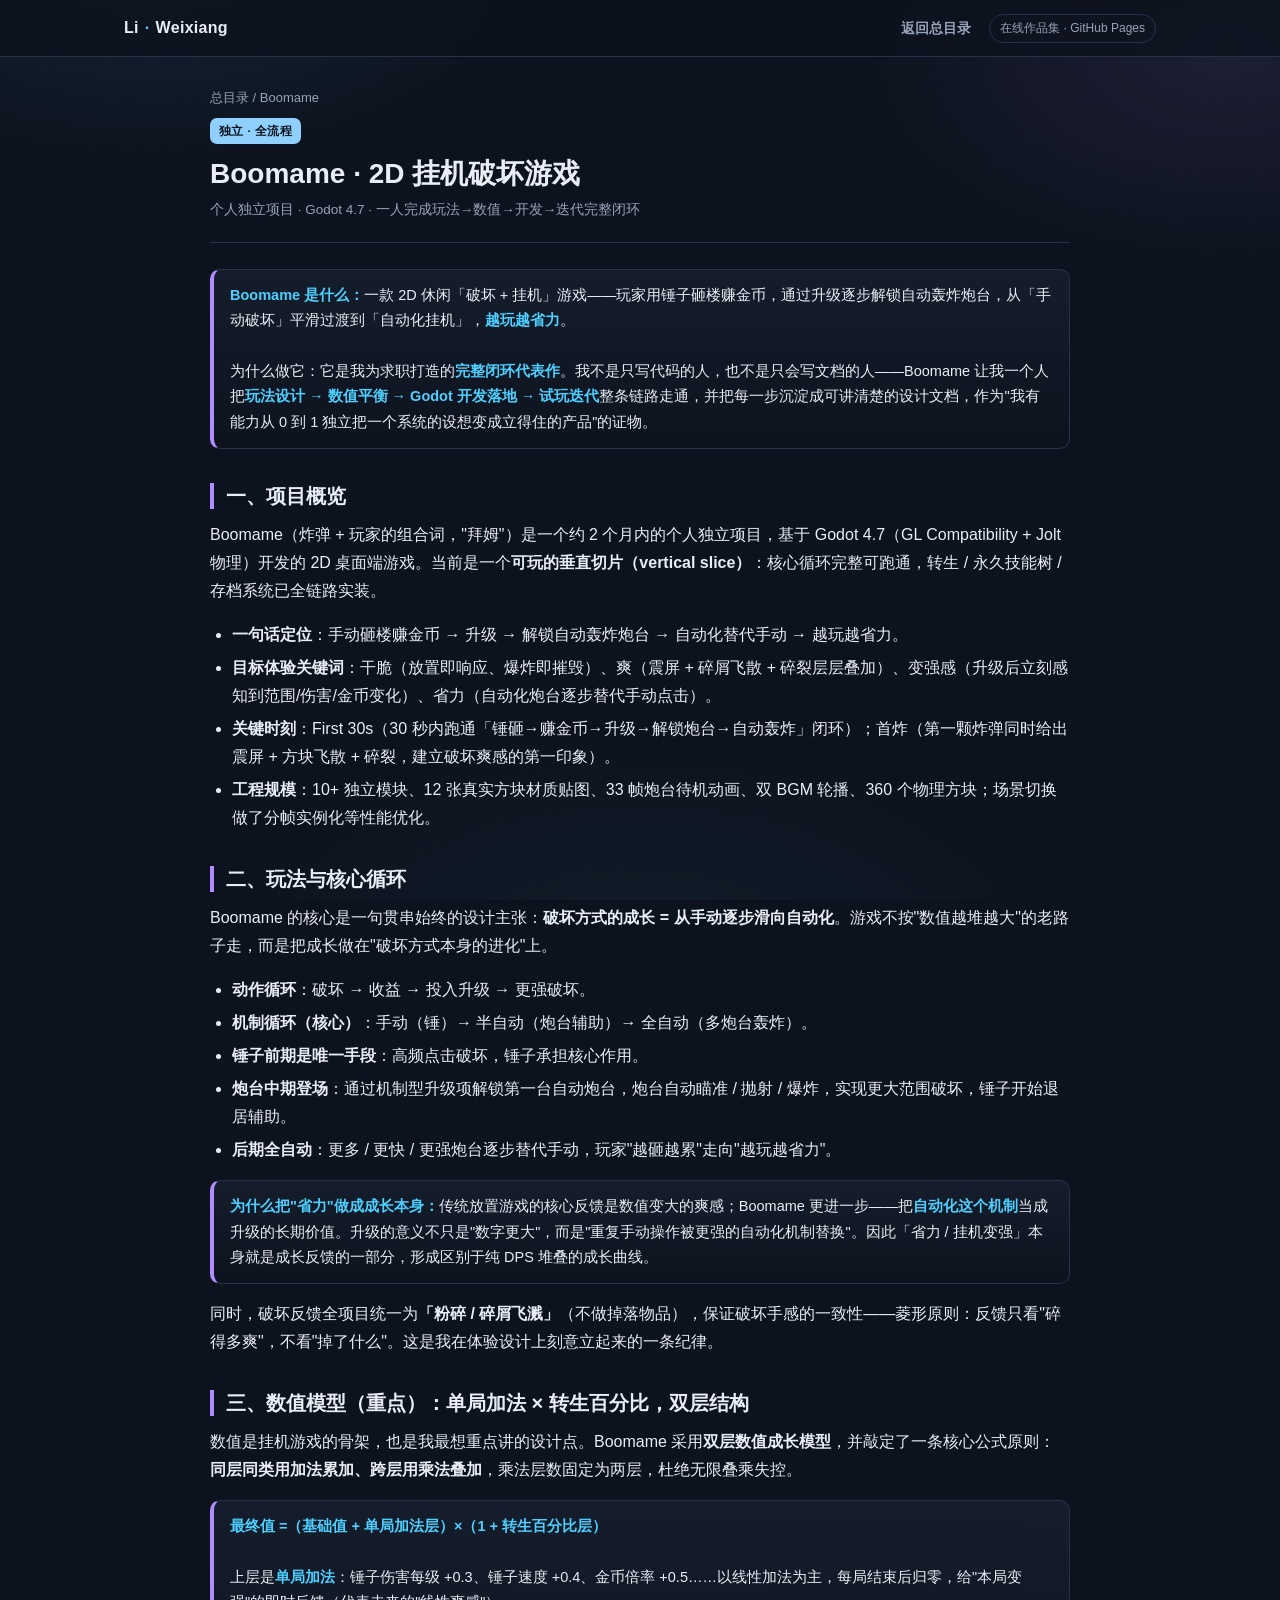
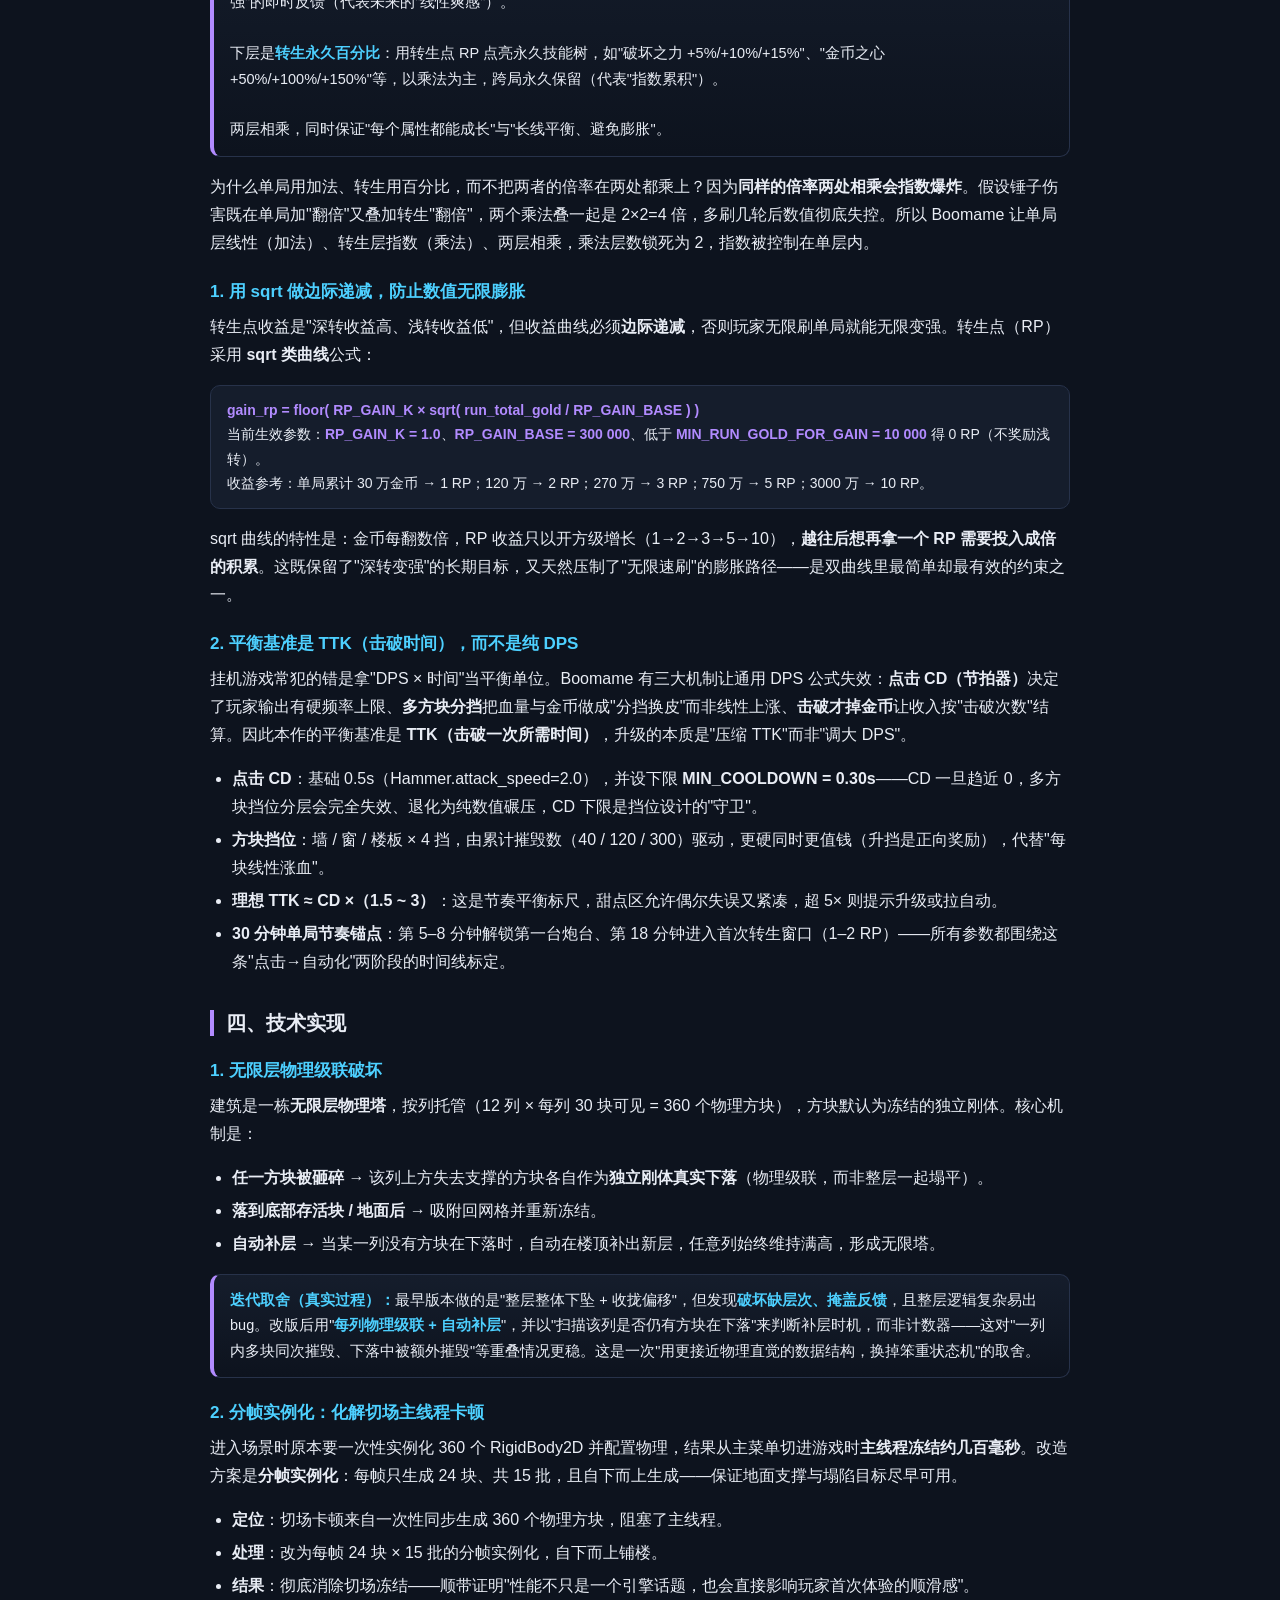
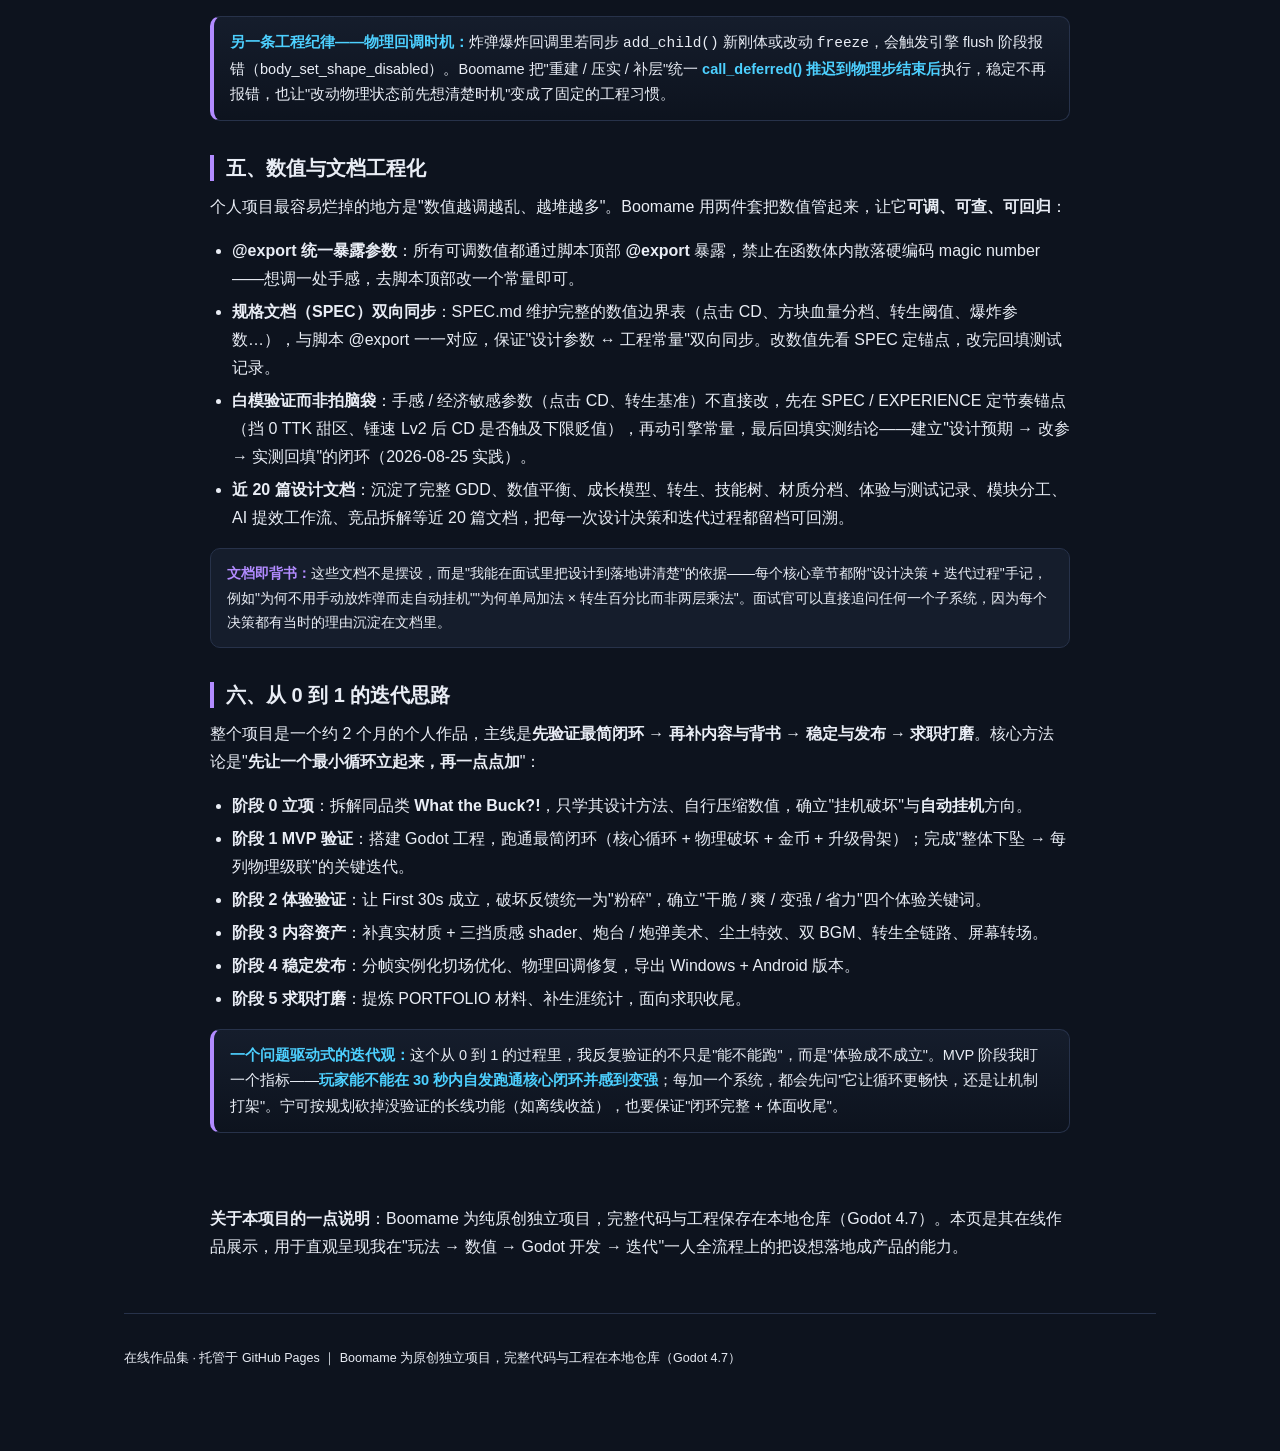
==== works/boomame.html @ fe9b7562 "Init: game designer portfolio site for GitHub Pages (7 works, readable HTML + docx/xlsx downloads, r" ====
<!DOCTYPE html>
<html lang="zh-CN">
<head>
<meta charset="UTF-8">
<meta name="viewport" content="width=device-width, initial-scale=1.0">
<title>Boomame · 独立项目 · 李伟翔 作品集</title>
<link rel="stylesheet" href="../assets/site.css">
</head>
<body>
<nav class="nav"><div class="nav-in">
  <span class="brand">Li<span class="dot">·</span>Weixiang</span>
  <span class="sp"></span>
  <a class="lnk" href="../index.html">返回总目录</a>
  <span class="run">在线作品集 · GitHub Pages</span>
</div></nav>
<div class="page">
  <div class="article">
    <p class="crumb"><a href="../index.html">总目录</a> / Boomame</p>
    <header class="art-head">
      <span class="badge b-solo">独立 · 全流程</span>
      <h1>Boomame · 2D 挂机破坏游戏</h1>
      <p class="art-meta">个人独立项目 · Godot 4.7 · 一人完成玩法→数值→开发→迭代完整闭环</p>
    </header>
    <div class="art-body">

      <div class="callout">
        <b>Boomame 是什么：</b>一款 2D 休闲「破坏 + 挂机」游戏——玩家用锤子砸楼赚金币，通过升级逐步解锁自动轰炸炮台，从「手动破坏」平滑过渡到「自动化挂机」，<b>越玩越省力</b>。
        <br><br>为什么做它：它是我为求职打造的<b>完整闭环代表作</b>。我不是只写代码的人，也不是只会写文档的人——Boomame 让我一个人把<b>玩法设计 → 数值平衡 → Godot 开发落地 → 试玩迭代</b>整条链路走通，并把每一步沉淀成可讲清楚的设计文档，作为"我有能力从 0 到 1 独立把一个系统的设想变成立得住的产品"的证物。
      </div>

      <h2>一、项目概览</h2>
      <p>Boomame（炸弹 + 玩家的组合词，"拜姆"）是一个约 2 个月内的个人独立项目，基于 Godot 4.7（GL Compatibility + Jolt 物理）开发的 2D 桌面端游戏。当前是一个<b>可玩的垂直切片（vertical slice）</b>：核心循环完整可跑通，转生 / 永久技能树 / 存档系统已全链路实装。</p>
      <ul>
        <li><b>一句话定位</b>：手动砸楼赚金币 → 升级 → 解锁自动轰炸炮台 → 自动化替代手动 → 越玩越省力。</li>
        <li><b>目标体验关键词</b>：干脆（放置即响应、爆炸即摧毁）、爽（震屏 + 碎屑飞散 + 碎裂层层叠加）、变强感（升级后立刻感知到范围/伤害/金币变化）、省力（自动化炮台逐步替代手动点击）。</li>
        <li><b>关键时刻</b>：First 30s（30 秒内跑通「锤砸→赚金币→升级→解锁炮台→自动轰炸」闭环）；首炸（第一颗炸弹同时给出震屏 + 方块飞散 + 碎裂，建立破坏爽感的第一印象）。</li>
        <li><b>工程规模</b>：10+ 独立模块、12 张真实方块材质贴图、33 帧炮台待机动画、双 BGM 轮播、360 个物理方块；场景切换做了分帧实例化等性能优化。</li>
      </ul>

      <h2>二、玩法与核心循环</h2>
      <p>Boomame 的核心是一句贯串始终的设计主张：<b>破坏方式的成长 = 从手动逐步滑向自动化</b>。游戏不按"数值越堆越大"的老路子走，而是把成长做在"破坏方式本身的进化"上。</p>
      <ul>
        <li><b>动作循环</b>：破坏 → 收益 → 投入升级 → 更强破坏。</li>
        <li><b>机制循环（核心）</b>：手动（锤）→ 半自动（炮台辅助）→ 全自动（多炮台轰炸）。</li>
        <li><b>锤子前期是唯一手段</b>：高频点击破坏，锤子承担核心作用。</li>
        <li><b>炮台中期登场</b>：通过机制型升级项解锁第一台自动炮台，炮台自动瞄准 / 抛射 / 爆炸，实现更大范围破坏，锤子开始退居辅助。</li>
        <li><b>后期全自动</b>：更多 / 更快 / 更强炮台逐步替代手动，玩家"越砸越累"走向"越玩越省力"。</li>
      </ul>
      <div class="callout">
        <b>为什么把"省力"做成成长本身：</b>传统放置游戏的核心反馈是数值变大的爽感；Boomame 更进一步——把<b>自动化这个机制</b>当成升级的长期价值。升级的意义不只是"数字更大"，而是"重复手动操作被更强的自动化机制替换"。因此「省力 / 挂机变强」本身就是成长反馈的一部分，形成区别于纯 DPS 堆叠的成长曲线。
      </div>
      <p>同时，破坏反馈全项目统一为<b>「粉碎 / 碎屑飞溅」</b>（不做掉落物品），保证破坏手感的一致性——菱形原则：反馈只看"碎得多爽"，不看"掉了什么"。这是我在体验设计上刻意立起来的一条纪律。</p>

      <h2>三、数值模型（重点）：单局加法 × 转生百分比，双层结构</h2>
      <p>数值是挂机游戏的骨架，也是我最想重点讲的设计点。Boomame 采用<b>双层数值成长模型</b>，并敲定了一条核心公式原则：<b>同层同类用加法累加、跨层用乘法叠加</b>，乘法层数固定为两层，杜绝无限叠乘失控。</p>
      <div class="callout">
        <b>最终值 =（基础值 + 单局加法层）×（1 + 转生百分比层）</b>
        <br><br>上层是<b>单局加法</b>：锤子伤害每级 +0.3、锤子速度 +0.4、金币倍率 +0.5……以线性加法为主，每局结束后归零，给"本局变强"的即时反馈（代表未来的"线性爽感"）。
        <br><br>下层是<b>转生永久百分比</b>：用转生点 RP 点亮永久技能树，如"破坏之力 +5%/+10%/+15%"、"金币之心 +50%/+100%/+150%"等，以乘法为主，跨局永久保留（代表"指数累积"）。
        <br><br>两层相乘，同时保证"每个属性都能成长"与"长线平衡、避免膨胀"。
      </div>
      <p>为什么单局用加法、转生用百分比，而不把两者的倍率在两处都乘上？因为<b>同样的倍率两处相乘会指数爆炸</b>。假设锤子伤害既在单局加"翻倍"又叠加转生"翻倍"，两个乘法叠一起是 2×2=4 倍，多刷几轮后数值彻底失控。所以 Boomame 让单局层线性（加法）、转生层指数（乘法）、两层相乘，乘法层数锁死为 2，指数被控制在单层内。</p>

      <h3>1. 用 sqrt 做边际递减，防止数值无限膨胀</h3>
      <p>转生点收益是"深转收益高、浅转收益低"，但收益曲线必须<b>边际递减</b>，否则玩家无限刷单局就能无限变强。转生点（RP）采用 <b>sqrt 类曲线</b>公式：</p>
      <div class="card-note">
        <b>gain_rp = floor( RP_GAIN_K × sqrt( run_total_gold / RP_GAIN_BASE ) )</b><br>
        当前生效参数：<b>RP_GAIN_K = 1.0</b>、<b>RP_GAIN_BASE = 300 000</b>、低于 <b>MIN_RUN_GOLD_FOR_GAIN = 10 000</b> 得 0 RP（不奖励浅转）。<br>
        收益参考：单局累计 30 万金币 → 1 RP；120 万 → 2 RP；270 万 → 3 RP；750 万 → 5 RP；3000 万 → 10 RP。
      </div>
      <p>sqrt 曲线的特性是：金币每翻数倍，RP 收益只以开方级增长（1→2→3→5→10），<b>越往后想再拿一个 RP 需要投入成倍的积累</b>。这既保留了"深转变强"的长期目标，又天然压制了"无限速刷"的膨胀路径——是双曲线里最简单却最有效的约束之一。</p>

      <h3>2. 平衡基准是 TTK（击破时间），而不是纯 DPS</h3>
      <p>挂机游戏常犯的错是拿"DPS × 时间"当平衡单位。Boomame 有三大机制让通用 DPS 公式失效：<b>点击 CD（节拍器）</b>决定了玩家输出有硬频率上限、<b>多方块分挡</b>把血量与金币做成"分挡换皮"而非线性上涨、<b>击破才掉金币</b>让收入按"击破次数"结算。因此本作的平衡基准是 <b>TTK（击破一次所需时间）</b>，升级的本质是"压缩 TTK"而非"调大 DPS"。</p>
      <ul>
        <li><b>点击 CD</b>：基础 0.5s（Hammer.attack_speed=2.0），并设下限 <b>MIN_COOLDOWN = 0.30s</b>——CD 一旦趋近 0，多方块挡位分层会完全失效、退化为纯数值碾压，CD 下限是挡位设计的"守卫"。</li>
        <li><b>方块挡位</b>：墙 / 窗 / 楼板 × 4 挡，由累计摧毁数（40 / 120 / 300）驱动，更硬同时更值钱（升挡是正向奖励），代替"每块线性涨血"。</li>
        <li><b>理想 TTK ≈ CD ×（1.5 ~ 3）</b>：这是节奏平衡标尺，甜点区允许偶尔失误又紧凑，超 5× 则提示升级或拉自动。</li>
        <li><b>30 分钟单局节奏锚点</b>：第 5–8 分钟解锁第一台炮台、第 18 分钟进入首次转生窗口（1–2 RP）——所有参数都围绕这条"点击→自动化"两阶段的时间线标定。</li>
      </ul>

      <h2>四、技术实现</h2>

      <h3>1. 无限层物理级联破坏</h3>
      <p>建筑是一栋<b>无限层物理塔</b>，按列托管（12 列 × 每列 30 块可见 = 360 个物理方块），方块默认为冻结的独立刚体。核心机制是：</p>
      <ul>
        <li><b>任一方块被砸碎</b> → 该列上方失去支撑的方块各自作为<b>独立刚体真实下落</b>（物理级联，而非整层一起塌平）。</li>
        <li><b>落到底部存活块 / 地面后</b> → 吸附回网格并重新冻结。</li>
        <li><b>自动补层</b> → 当某一列没有方块在下落时，自动在楼顶补出新层，任意列始终维持满高，形成无限塔。</li>
      </ul>
      <div class="callout">
        <b>迭代取舍（真实过程）：</b>最早版本做的是"整层整体下坠 + 收拢偏移"，但发现<b>破坏缺层次、掩盖反馈</b>，且整层逻辑复杂易出 bug。改版后用"<b>每列物理级联 + 自动补层</b>"，并以"扫描该列是否仍有方块在下落"来判断补层时机，而非计数器——这对"一列内多块同次摧毁、下落中被额外摧毁"等重叠情况更稳。这是一次"用更接近物理直觉的数据结构，换掉笨重状态机"的取舍。
      </div>

      <h3>2. 分帧实例化：化解切场主线程卡顿</h3>
      <p>进入场景时原本要一次性实例化 360 个 RigidBody2D 并配置物理，结果从主菜单切进游戏时<b>主线程冻结约几百毫秒</b>。改造方案是<b>分帧实例化</b>：每帧只生成 24 块、共 15 批，且自下而上生成——保证地面支撑与塌陷目标尽早可用。</p>
      <ul>
        <li><b>定位</b>：切场卡顿来自一次性同步生成 360 个物理方块，阻塞了主线程。</li>
        <li><b>处理</b>：改为每帧 24 块 × 15 批的分帧实例化，自下而上铺楼。</li>
        <li><b>结果</b>：彻底消除切场冻结——顺带证明"性能不只是一个引擎话题，也会直接影响玩家首次体验的顺滑感"。</li>
      </ul>
      <div class="callout">
        <b>另一条工程纪律——物理回调时机：</b>炸弹爆炸回调里若同步 <code>add_child()</code> 新刚体或改动 <code>freeze</code>，会触发引擎 flush 阶段报错（body_set_shape_disabled）。Boomame 把"重建 / 压实 / 补层"统一 <b>call_deferred() 推迟到物理步结束后</b>执行，稳定不再报错，也让"改动物理状态前先想清楚时机"变成了固定的工程习惯。
      </div>

      <h2>五、数值与文档工程化</h2>
      <p>个人项目最容易烂掉的地方是"数值越调越乱、越堆越多"。Boomame 用两件套把数值管起来，让它<b>可调、可查、可回归</b>：</p>
      <ul>
        <li><b>@export 统一暴露参数</b>：所有可调数值都通过脚本顶部 <b>@export</b> 暴露，禁止在函数体内散落硬编码 magic number——想调一处手感，去脚本顶部改一个常量即可。</li>
        <li><b>规格文档（SPEC）双向同步</b>：SPEC.md 维护完整的数值边界表（点击 CD、方块血量分档、转生阈值、爆炸参数…），与脚本 @export 一一对应，保证"设计参数 ↔ 工程常量"双向同步。改数值先看 SPEC 定锚点，改完回填测试记录。</li>
        <li><b>白模验证而非拍脑袋</b>：手感 / 经济敏感参数（点击 CD、转生基准）不直接改，先在 SPEC / EXPERIENCE 定节奏锚点（挡 0 TTK 甜区、锤速 Lv2 后 CD 是否触及下限贬值），再动引擎常量，最后回填实测结论——建立"设计预期 → 改参 → 实测回填"的闭环（2026-08-25 实践）。</li>
        <li><b>近 20 篇设计文档</b>：沉淀了完整 GDD、数值平衡、成长模型、转生、技能树、材质分档、体验与测试记录、模块分工、AI 提效工作流、竞品拆解等近 20 篇文档，把每一次设计决策和迭代过程都留档可回溯。</li>
      </ul>
      <div class="card-note">
        <b>文档即背书：</b>这些文档不是摆设，而是"我能在面试里把设计到落地讲清楚"的依据——每个核心章节都附"设计决策 + 迭代过程"手记，例如"为何不用手动放炸弹而走自动挂机""为何单局加法 × 转生百分比而非两层乘法"。面试官可以直接追问任何一个子系统，因为每个决策都有当时的理由沉淀在文档里。
      </div>

      <h2>六、从 0 到 1 的迭代思路</h2>
      <p>整个项目是一个约 2 个月的个人作品，主线是<b>先验证最简闭环 → 再补内容与背书 → 稳定与发布 → 求职打磨</b>。核心方法论是"<b>先让一个最小循环立起来，再一点点加</b>"：</p>
      <ul>
        <li><b>阶段 0 立项</b>：拆解同品类 <b>What the Buck?!</b>，只学其设计方法、自行压缩数值，确立"挂机破坏"与<b>自动挂机</b>方向。</li>
        <li><b>阶段 1 MVP 验证</b>：搭建 Godot 工程，跑通最简闭环（核心循环 + 物理破坏 + 金币 + 升级骨架）；完成"整体下坠 → 每列物理级联"的关键迭代。</li>
        <li><b>阶段 2 体验验证</b>：让 First 30s 成立，破坏反馈统一为"粉碎"，确立"干脆 / 爽 / 变强 / 省力"四个体验关键词。</li>
        <li><b>阶段 3 内容资产</b>：补真实材质 + 三挡质感 shader、炮台 / 炮弹美术、尘土特效、双 BGM、转生全链路、屏幕转场。</li>
        <li><b>阶段 4 稳定发布</b>：分帧实例化切场优化、物理回调修复，导出 Windows + Android 版本。</li>
        <li><b>阶段 5 求职打磨</b>：提炼 PORTFOLIO 材料、补生涯统计，面向求职收尾。</li>
      </ul>
      <div class="callout">
        <b>一个问题驱动式的迭代观：</b>这个从 0 到 1 的过程里，我反复验证的不只是"能不能跑"，而是"体验成不成立"。MVP 阶段我盯一个指标——<b>玩家能不能在 30 秒内自发跑通核心闭环并感到变强</b>；每加一个系统，都会先问"它让循环更畅快，还是让机制打架"。宁可按规划砍掉没验证的长线功能（如离线收益），也要保证"闭环完整 + 体面收尾"。
      </div>

      <p><br><br><b>关于本项目的一点说明</b>：Boomame 为纯原创独立项目，完整代码与工程保存在本地仓库（Godot 4.7）。本页是其在线作品展示，用于直观呈现我在"玩法 → 数值 → Godot 开发 → 迭代"一人全流程上的把设想落地成产品的能力。</p>

    </div>
  </div>
  <footer><p>在线作品集 · 托管于 GitHub Pages ｜ Boomame 为原创独立项目，完整代码与工程在本地仓库（Godot 4.7）</p></footer>
</div>
</body>
</html>
---- assets/site.css ----
/* ================= Portfolio Site · shared design system ================= */
:root{
  --bg:#0d131e;
  --bg2:#151d2c;
  --bg3:#1b2537;
  --ink:#e9edf5;
  --muted:#97a2b8;
  --rule:#27324a;
  --accent:#4dd0ff;
  --accent2:#b28bff;
  --gold:#ffd166;
  --green:#5cd6a0;
  --pink:#ff8fb3;
  --shadow:0 6px 24px rgba(0,0,0,.28);
  --radius:14px;
}
*{box-sizing:border-box}
::-webkit-scrollbar{width:10px;height:10px}
::-webkit-scrollbar-thumb{background:var(--rule);border-radius:8px}
::-webkit-scrollbar-track{background:transparent}
html{-webkit-text-size-adjust:100%}
body{
  margin:0;color:var(--ink);background:var(--bg);
  font-family:-apple-system,BlinkMacSystemFont,"Segoe UI","PingFang SC","Microsoft YaHei",sans-serif;
  line-height:1.75;font-size:16px;
}
.page{max-width:1080px;margin:0 auto;padding:0 24px 70px}
.page::before{content:"";position:fixed;inset:0;z-index:-1;pointer-events:none;
  background:
    radial-gradient(52% 38% at 12% -4%, rgba(77,208,255,.10), transparent 60%),
    radial-gradient(50% 40% at 96% 6%, rgba(178,139,255,.10), transparent 60%),
    radial-gradient(60% 46% at 50% 108%, rgba(77,208,255,.06), transparent 62%);
}
a{color:var(--accent);text-decoration:none}
a:hover{text-decoration:underline}
h1,h2,h3,h4{line-height:1.3;font-weight:700}
p{color:var(--ink)}
mark.key{background:none;color:var(--accent);font-weight:650}
em.ac{color:var(--accent2);font-style:normal;font-weight:650}

/* ---------- top nav ---------- */
.nav{position:sticky;top:0;z-index:20;backdrop-filter:blur(8px);
  background:rgba(13,19,30,.82);border-bottom:1px solid var(--rule)}
.nav-in{max-width:1080px;margin:0 auto;padding:0 24px;height:56px;display:flex;align-items:center;gap:18px}
.brand{font-weight:800;color:var(--ink);letter-spacing:.3px;display:flex;gap:6px;align-items:baseline}
.brand .dot{color:var(--accent)}
.nav a.lnk{color:var(--muted);font-size:14px;font-weight:600}
.nav a.lnk:hover{color:var(--accent);text-decoration:none}
.nav .sp{flex:1}
.run{font-size:12px;color:var(--muted);border:1px solid var(--rule);padding:3px 10px;border-radius:999px}

/* ---------- hero ---------- */
.hero{padding:54px 0 26px;border-bottom:1px solid var(--rule)}
.kicker{display:inline-block;font-size:12.5px;letter-spacing:.14em;text-transform:uppercase;
  color:var(--accent2);border:1px solid var(--rule);border-radius:999px;padding:4px 12px;margin-bottom:16px}
h1.hero-t{font-size:34px;margin:0 0 10px;letter-spacing:.5px}
h1.hero-t .grad{background:linear-gradient(120deg,var(--accent),var(--accent2));-webkit-background-clip:text;background-clip:text;color:transparent}
.hero-sub{font-size:16px;color:var(--muted);max-width:760px;margin:0 0 8px}
.hero-pos{max-width:840px;margin:0;font-size:15px}
.hero-pos b{color:var(--accent);font-weight:650}

/* ---------- section headings ---------- */
section{margin-top:42px}
.sec-h{display:flex;align-items:center;gap:12px;margin-bottom:6px}
.sec-h .num{font-size:12px;font-weight:800;color:#0b0f17;background:linear-gradient(120deg,var(--accent),var(--accent2));
  border-radius:8px;padding:3px 9px;letter-spacing:.05em}
.sec-h h2{font-size:21px;margin:0}
.sec-sub{color:var(--muted);font-size:14px;margin:6px 0 20px;max-width:840px}

/* ---------- landing cards ---------- */
.cards{display:grid;grid-template-columns:1fr 1fr;gap:18px;margin-top:6px}
.card{background:linear-gradient(180deg,var(--bg2),var(--bg));border:1px solid var(--rule);
  border-radius:var(--radius);padding:20px;display:flex;flex-direction:column;gap:10px;box-shadow:var(--shadow)}
.card-top{display:flex;justify-content:space-between;align-items:flex-start;gap:10px}
.badge{font-size:11.5px;font-weight:800;letter-spacing:.04em;border-radius:7px;padding:3px 9px;white-space:nowrap}
.b-sys{color:#06121a;background:var(--accent)}
.b-num{color:#14102a;background:var(--accent2)}
.b-com{color:#241a00;background:var(--gold)}
.b-guide{color:#062116;background:var(--green)}
.b-cmp{color:#26060f;background:var(--pink)}
.b-solo{color:#06121a;background:#8fd0ff}
h3.card-t{font-size:17px;margin:0}
.oneline{font-size:14px;margin:0}
.hl{font-size:13.5px;color:var(--muted);margin:0;padding-left:16px}
.hl li{margin:3px 0}
.hl b{color:var(--accent);font-weight:600}
.card-actions{display:flex;gap:10px;margin-top:auto;flex-wrap:wrap}
.btn{display:inline-flex;align-items:center;gap:7px;background:linear-gradient(120deg,var(--accent),var(--accent2));
  color:#0b0f17;font-weight:700;font-size:13.5px;border-radius:10px;padding:9px 16px;box-shadow:var(--shadow)}
.btn:hover{text-decoration:none;filter:brightness(1.07)}
.btn.ghost{background:var(--bg3);color:var(--ink);box-shadow:none;border:1px solid var(--rule)}
.btn.ghost:hover{border-color:var(--accent);color:var(--accent)}

/* ---------- article (work pages) ---------- */
.article{max-width:860px;margin:0 auto}
.crumb{font-size:13px;color:var(--muted);margin:30px 0 6px}
.crumb a{color:var(--muted)}.crumb a:hover{color:var(--accent)}
.art-head{border-bottom:1px solid var(--rule);padding-bottom:20px;margin-bottom:26px}
.art-head .badge{display:inline-block;margin-bottom:12px}
.art-head h1{font-size:28px;margin:0 0 6px}
.art-meta{color:var(--muted);font-size:13.5px;margin:0}
.art-dl{margin-top:14px}
.art-body h2{font-size:20px;margin:34px 0 12px;padding-left:12px;border-left:4px solid var(--accent2)}
.art-body h3{font-size:17px;margin:24px 0 8px;color:var(--accent)}
.art-body p{margin:10px 0}
.art-body ul,.art-body ol{padding-left:22px;color:var(--ink)}
.art-body li{margin:5px 0}
.callout{background:linear-gradient(180deg,var(--bg2),var(--bg));border:1px solid var(--rule);
  border-left:4px solid var(--accent2);border-radius:10px;padding:13px 16px;margin:16px 0;font-size:14.5px}
.callout b{color:var(--accent)}
.chart-figure{margin:18px 0}
.card-note{background:var(--bg2);border:1px solid var(--rule);border-radius:10px;padding:12px 16px;margin:16px 0;font-size:14px}
.card-note b{color:var(--accent2)}

/* ---------- tables ---------- */
.table-wrap{overflow:auto;max-height:640px;border:1px solid var(--rule);border-radius:12px;background:var(--bg2);margin:16px 0}
table{width:100%;border-collapse:collapse;font-size:13.5px;min-width:640px}
thead th{position:sticky;top:0;background:var(--bg3);color:var(--ink);font-weight:700;text-align:left;
  padding:11px 14px;border-bottom:1px solid var(--rule);white-space:nowrap}
tbody td{padding:10px 14px;border-bottom:1px solid var(--rule);vertical-align:top}
tbody tr:nth-child(even){background:rgba(255,255,255,.015)}
td.mut{color:var(--muted)}td.ok{color:var(--green)}
.num-hl{color:var(--gold);font-weight:800}
@media(max-width:768px){table{min-width:560px}}

/* ---------- ordering ---------- */
.order-grid{display:grid;grid-template-columns:1fr 1fr;gap:18px;margin-top:6px}
.oc{background:var(--bg2);border:1px solid var(--rule);border-radius:var(--radius);padding:18px}
.oc .tagline{color:var(--muted);font-size:12.5px;margin:0 0 12px}
.olist{list-style:none;margin:0;padding:0;counter-reset:oi;display:flex;flex-direction:column;gap:8px}
.olist li{display:flex;gap:10px;align-items:baseline;font-size:13.5px}
.olist li::before{counter-increment:oi;content:counter(oi);flex:none;width:20px;height:20px;border-radius:6px;
  background:linear-gradient(120deg,var(--accent),var(--accent2));color:#0b0f17;font-weight:800;font-size:11.5px;
  display:flex;align-items:center;justify-content:center;transform:translateY(2px)}
.olist b{color:var(--accent);font-weight:650}
.olist a{color:var(--ink)}.olist a:hover{color:var(--accent)}

footer{margin-top:52px;padding-top:22px;border-top:1px solid var(--rule);color:var(--muted);font-size:12.5px;line-height:1.7}

@media(max-width:820px){.cards,.order-grid{grid-template-columns:1fr}h1.hero-t{font-size:27px}.hero{padding:40px 0 22px}}
@media print{body{background:#fff;color:#111}.page{max-width:none}.nav{display:none}
  .card,.oc{background:#fff;border-color:#ccc;box-shadow:none}.hl,.oneline,p{color:#222}}
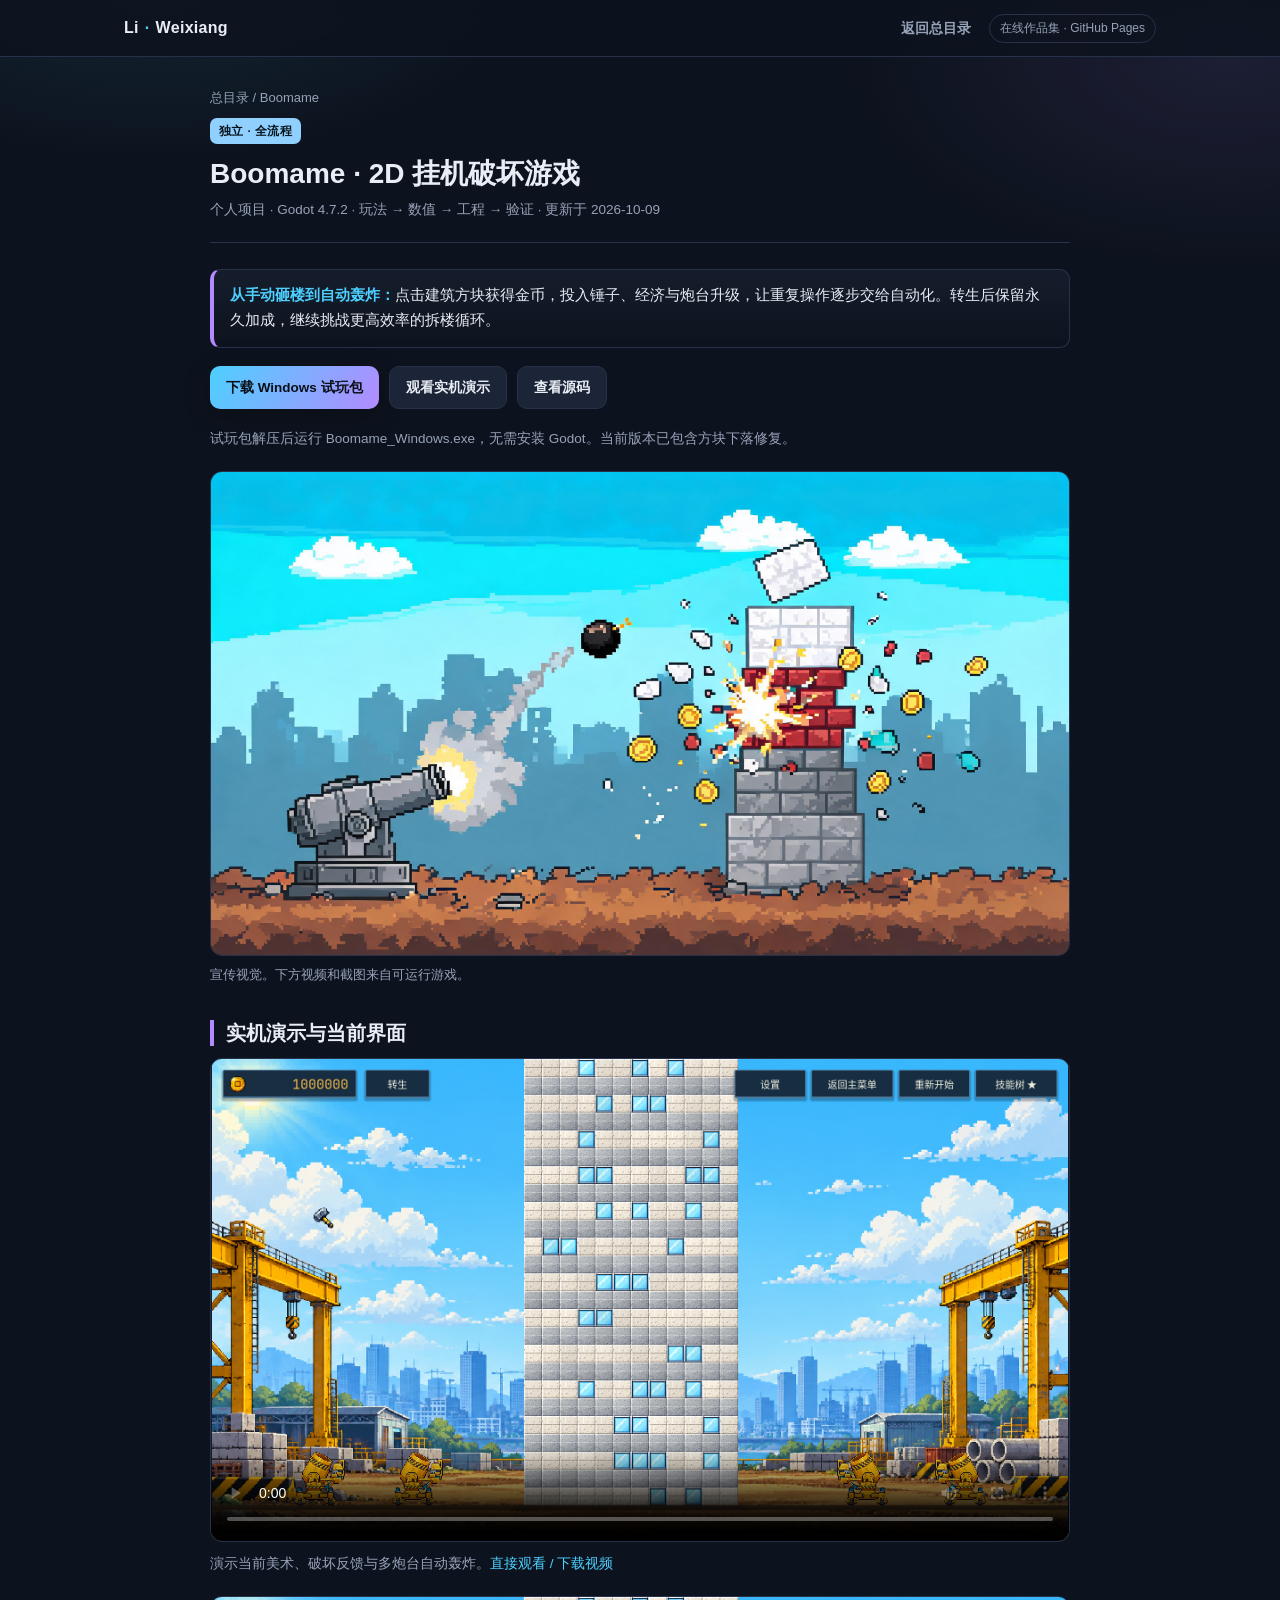
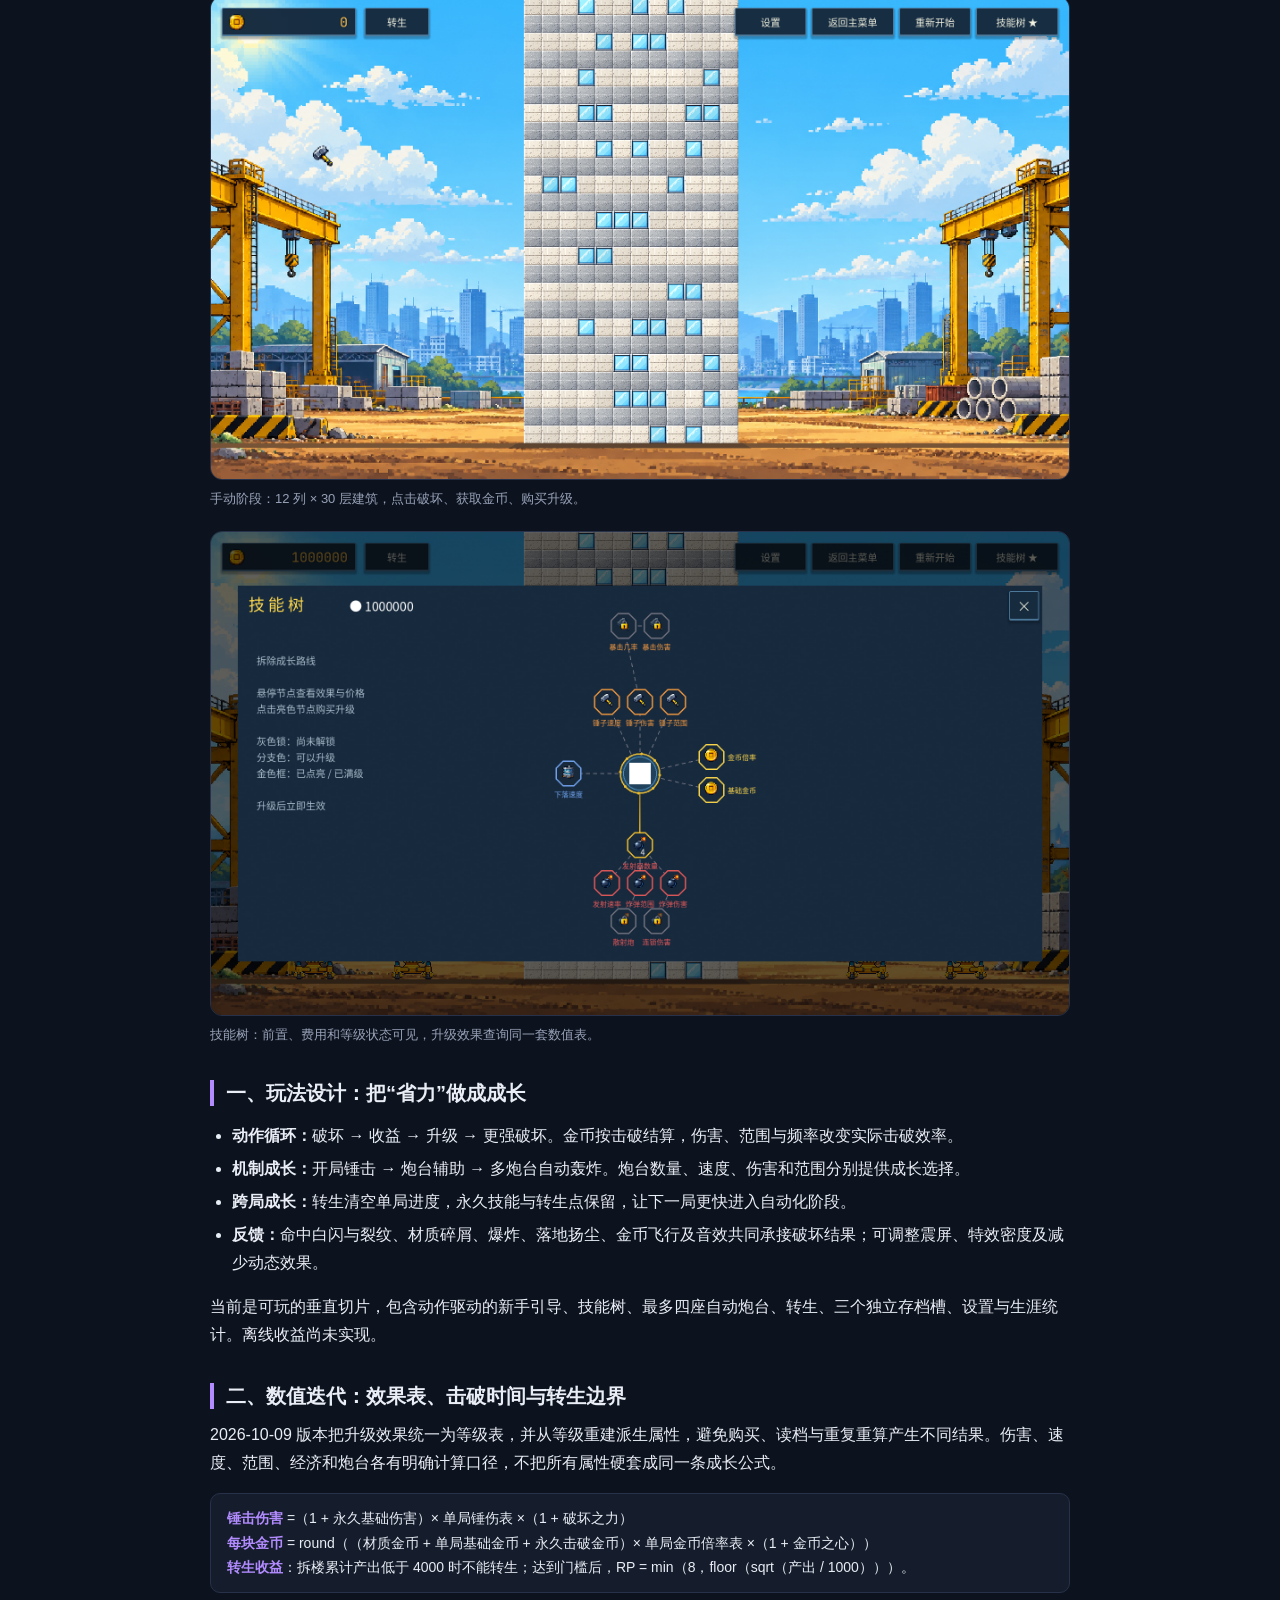
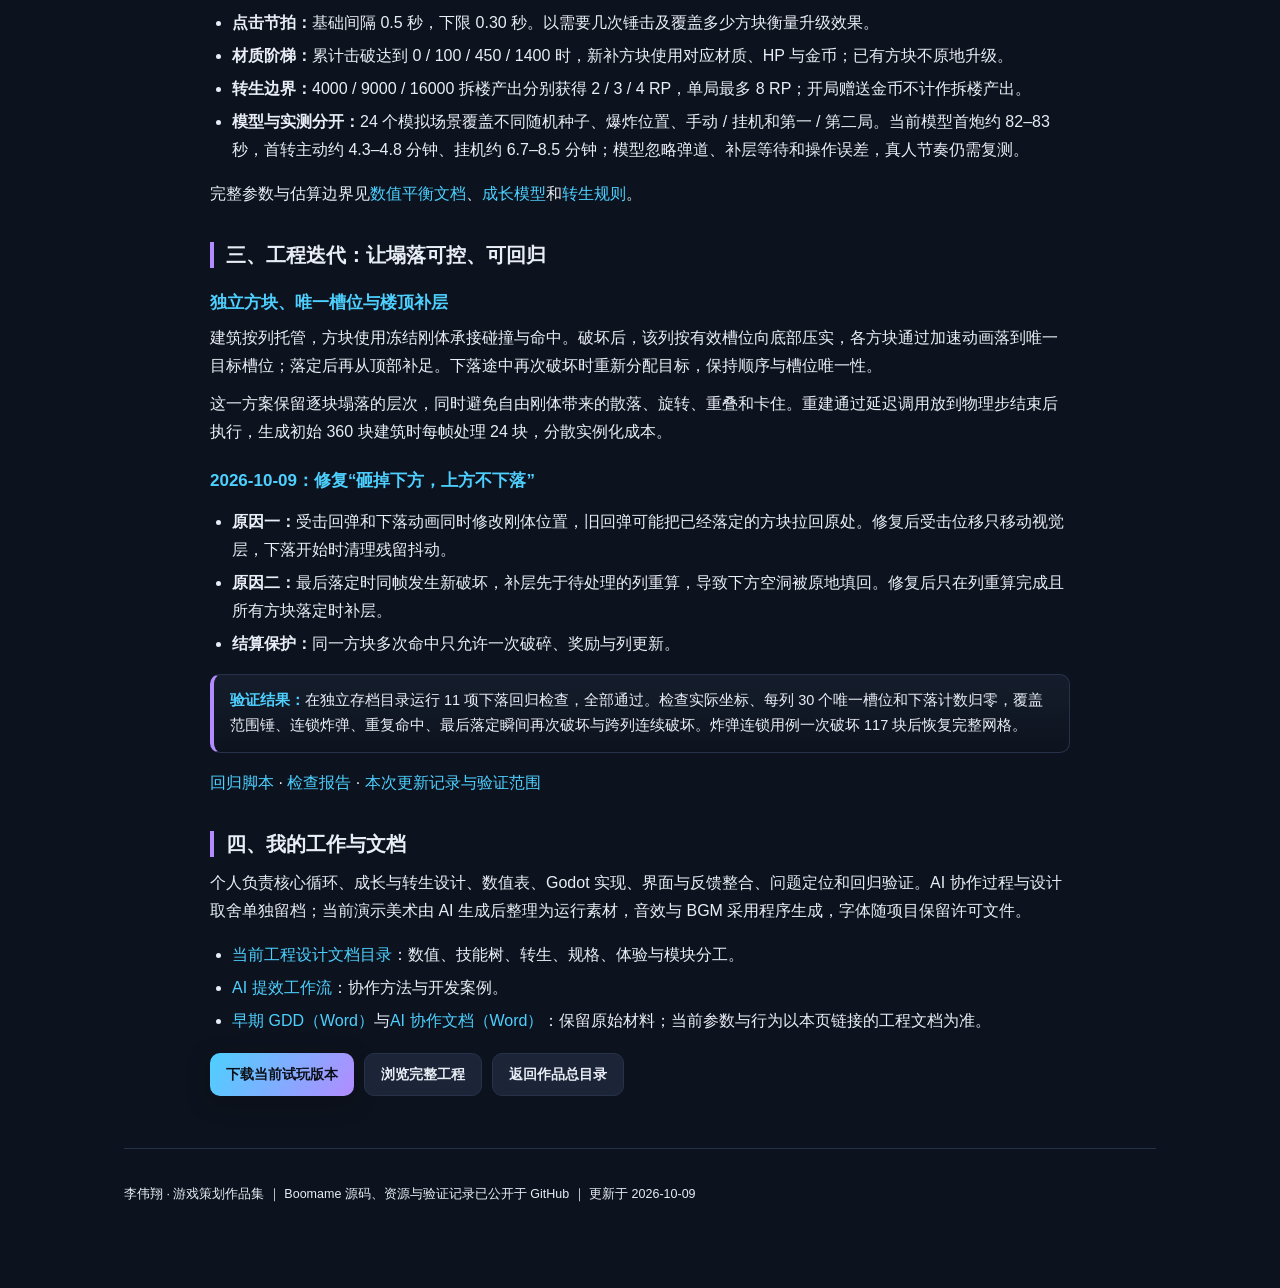
==== commit 2be6dec0: "Update Boomame portfolio, current balance, video and playable release" ====
--- a/works/boomame.html
+++ b/works/boomame.html
@@ -3,137 +3,115 @@
 <head>
 <meta charset="UTF-8">
 <meta name="viewport" content="width=device-width, initial-scale=1.0">
-<title>Boomame · 独立项目 · 李伟翔 作品集</title>
+<meta name="description" content="Boomame：Godot 2D 破坏与挂机游戏。当前试玩包、实机视频、技能树与转生数值、方块塌落修复及验证记录。">
+<title>Boomame · 独立项目 · 李伟翔作品集</title>
 <link rel="stylesheet" href="../assets/site.css">
+<style>
+.project-media{display:block;width:100%;height:auto;border:1px solid var(--rule);border-radius:12px;background:var(--bg2)}
+.project-figure{margin:20px 0}
+.project-figure figcaption{color:var(--muted);font-size:13px;margin-top:8px}
+.project-links{display:flex;gap:10px;flex-wrap:wrap;margin:18px 0}
+.project-video{aspect-ratio:16/9}
+.nav-in{flex-wrap:wrap}
+@media(max-width:540px){.nav .run{display:none}.art-head h1{font-size:24px}.project-links .btn{flex:1;justify-content:center}.project-links .btn:first-child{flex-basis:100%}}
+</style>
 </head>
 <body>
 <nav class="nav"><div class="nav-in">
   <span class="brand">Li<span class="dot">·</span>Weixiang</span>
   <span class="sp"></span>
-  <a class="lnk" href="../index.html">返回总目录</a>
+  <a class="lnk" href="../">返回总目录</a>
   <span class="run">在线作品集 · GitHub Pages</span>
 </div></nav>
-<div class="page">
-  <div class="article">
-    <p class="crumb"><a href="../index.html">总目录</a> / Boomame</p>
-    <header class="art-head">
-      <span class="badge b-solo">独立 · 全流程</span>
-      <h1>Boomame · 2D 挂机破坏游戏</h1>
-      <p class="art-meta">个人独立项目 · Godot 4.7 · 一人完成玩法→数值→开发→迭代完整闭环</p>
-    </header>
-    <div class="art-body">
+<div class="page"><main class="article">
+  <p class="crumb"><a href="../">总目录</a> / Boomame</p>
+  <header class="art-head">
+    <span class="badge b-solo">独立 · 全流程</span>
+    <h1>Boomame · 2D 挂机破坏游戏</h1>
+    <p class="art-meta">个人项目 · Godot 4.7.2 · 玩法 → 数值 → 工程 → 验证 · 更新于 2026-10-09</p>
+  </header>
+  <div class="art-body">
+    <div class="callout">
+      <b>从手动砸楼到自动轰炸：</b>点击建筑方块获得金币，投入锤子、经济与炮台升级，让重复操作逐步交给自动化。转生后保留永久加成，继续挑战更高效率的拆楼循环。
+    </div>
+    <div class="project-links">
+      <a class="btn" href="https://github.com/lovevx/boom/releases/download/snapshot-2026-10-09/Boomame_Windows.zip">下载 Windows 试玩包</a>
+      <a class="btn ghost" href="#demo">观看实机演示</a>
+      <a class="btn ghost" href="https://github.com/lovevx/boom">查看源码</a>
+    </div>
+    <p class="art-meta">试玩包解压后运行 Boomame_Windows.exe，无需安装 Godot。当前版本已包含方块下落修复。</p>
+    <figure class="project-figure">
+      <img class="project-media" src="../assets/boomame/hero.jpg" width="2560" height="1440" alt="Boomame 宣传视觉：炮台发射炸弹，击碎建筑获得金币">
+      <figcaption>宣传视觉。下方视频和截图来自可运行游戏。</figcaption>
+    </figure>
 
-      <div class="callout">
-        <b>Boomame 是什么：</b>一款 2D 休闲「破坏 + 挂机」游戏——玩家用锤子砸楼赚金币，通过升级逐步解锁自动轰炸炮台，从「手动破坏」平滑过渡到「自动化挂机」，<b>越玩越省力</b>。
-        <br><br>为什么做它：它是我为求职打造的<b>完整闭环代表作</b>。我不是只写代码的人，也不是只会写文档的人——Boomame 让我一个人把<b>玩法设计 → 数值平衡 → Godot 开发落地 → 试玩迭代</b>整条链路走通，并把每一步沉淀成可讲清楚的设计文档，作为"我有能力从 0 到 1 独立把一个系统的设想变成立得住的产品"的证物。
-      </div>
+    <h2 id="demo">实机演示与当前界面</h2>
+    <video class="project-media project-video" controls playsinline preload="metadata" poster="../assets/boomame/four_launchers.png">
+      <source src="../videos/boomame.mp4?v=20261009" type="video/mp4">
+      当前浏览器无法播放视频，请<a href="../videos/boomame.mp4">下载演示视频</a>。
+    </video>
+    <p class="art-meta">演示当前美术、破坏反馈与多炮台自动轰炸。<a href="../videos/boomame.mp4">直接观看 / 下载视频</a></p>
+    <figure class="project-figure">
+      <img class="project-media" src="../assets/boomame/game.png" width="1920" height="1080" loading="lazy" alt="游戏开局界面，中央建筑塔、金币栏及设置、转生和技能树入口">
+      <figcaption>手动阶段：12 列 × 30 层建筑，点击破坏、获取金币、购买升级。</figcaption>
+    </figure>
+    <figure class="project-figure">
+      <img class="project-media" src="../assets/boomame/upgrades.png" width="1920" height="1080" loading="lazy" alt="技能树界面，展示锤子、金币收益、炮台数量及炸弹能力的升级路径">
+      <figcaption>技能树：前置、费用和等级状态可见，升级效果查询同一套数值表。</figcaption>
+    </figure>
 
-      <h2>一、项目概览</h2>
-      <p>Boomame（炸弹 + 玩家的组合词，"拜姆"）是一个约 2 个月内的个人独立项目，基于 Godot 4.7（GL Compatibility + Jolt 物理）开发的 2D 桌面端游戏。当前是一个<b>可玩的垂直切片（vertical slice）</b>：核心循环完整可跑通，转生 / 永久技能树 / 存档系统已全链路实装。</p>
-      <ul>
-        <li><b>一句话定位</b>：手动砸楼赚金币 → 升级 → 解锁自动轰炸炮台 → 自动化替代手动 → 越玩越省力。</li>
-        <li><b>目标体验关键词</b>：干脆（放置即响应、爆炸即摧毁）、爽（震屏 + 碎屑飞散 + 碎裂层层叠加）、变强感（升级后立刻感知到范围/伤害/金币变化）、省力（自动化炮台逐步替代手动点击）。</li>
-        <li><b>关键时刻</b>：First 30s（30 秒内跑通「锤砸→赚金币→升级→解锁炮台→自动轰炸」闭环）；首炸（第一颗炸弹同时给出震屏 + 方块飞散 + 碎裂，建立破坏爽感的第一印象）。</li>
-        <li><b>工程规模</b>：10+ 独立模块、12 张真实方块材质贴图、33 帧炮台待机动画、双 BGM 轮播、360 个物理方块；场景切换做了分帧实例化等性能优化。</li>
-      </ul>
+    <h2>一、玩法设计：把“省力”做成成长</h2>
+    <ul>
+      <li><b>动作循环：</b>破坏 → 收益 → 升级 → 更强破坏。金币按击破结算，伤害、范围与频率改变实际击破效率。</li>
+      <li><b>机制成长：</b>开局锤击 → 炮台辅助 → 多炮台自动轰炸。炮台数量、速度、伤害和范围分别提供成长选择。</li>
+      <li><b>跨局成长：</b>转生清空单局进度，永久技能与转生点保留，让下一局更快进入自动化阶段。</li>
+      <li><b>反馈：</b>命中白闪与裂纹、材质碎屑、爆炸、落地扬尘、金币飞行及音效共同承接破坏结果；可调整震屏、特效密度及减少动态效果。</li>
+    </ul>
+    <p>当前是可玩的垂直切片，包含动作驱动的新手引导、技能树、最多四座自动炮台、转生、三个独立存档槽、设置与生涯统计。离线收益尚未实现。</p>
 
-      <h2>二、玩法与核心循环</h2>
-      <p>Boomame 的核心是一句贯串始终的设计主张：<b>破坏方式的成长 = 从手动逐步滑向自动化</b>。游戏不按"数值越堆越大"的老路子走，而是把成长做在"破坏方式本身的进化"上。</p>
-      <ul>
-        <li><b>动作循环</b>：破坏 → 收益 → 投入升级 → 更强破坏。</li>
-        <li><b>机制循环（核心）</b>：手动（锤）→ 半自动（炮台辅助）→ 全自动（多炮台轰炸）。</li>
-        <li><b>锤子前期是唯一手段</b>：高频点击破坏，锤子承担核心作用。</li>
-        <li><b>炮台中期登场</b>：通过机制型升级项解锁第一台自动炮台，炮台自动瞄准 / 抛射 / 爆炸，实现更大范围破坏，锤子开始退居辅助。</li>
-        <li><b>后期全自动</b>：更多 / 更快 / 更强炮台逐步替代手动，玩家"越砸越累"走向"越玩越省力"。</li>
-      </ul>
-      <div class="callout">
-        <b>为什么把"省力"做成成长本身：</b>传统放置游戏的核心反馈是数值变大的爽感；Boomame 更进一步——把<b>自动化这个机制</b>当成升级的长期价值。升级的意义不只是"数字更大"，而是"重复手动操作被更强的自动化机制替换"。因此「省力 / 挂机变强」本身就是成长反馈的一部分，形成区别于纯 DPS 堆叠的成长曲线。
-      </div>
-      <p>同时，破坏反馈全项目统一为<b>「粉碎 / 碎屑飞溅」</b>（不做掉落物品），保证破坏手感的一致性——菱形原则：反馈只看"碎得多爽"，不看"掉了什么"。这是我在体验设计上刻意立起来的一条纪律。</p>
+    <h2>二、数值迭代：效果表、击破时间与转生边界</h2>
+    <p>2026-10-09 版本把升级效果统一为等级表，并从等级重建派生属性，避免购买、读档与重复重算产生不同结果。伤害、速度、范围、经济和炮台各有明确计算口径，不把所有属性硬套成同一条成长公式。</p>
+    <div class="card-note">
+      <b>锤击伤害</b> =（1 + 永久基础伤害）× 单局锤伤表 ×（1 + 破坏之力）<br>
+      <b>每块金币</b> = round（（材质金币 + 单局基础金币 + 永久击破金币）× 单局金币倍率表 ×（1 + 金币之心））<br>
+      <b>转生收益</b>：拆楼累计产出低于 4000 时不能转生；达到门槛后，RP = min（8，floor（sqrt（产出 / 1000）））。
+    </div>
+    <ul>
+      <li><b>点击节拍：</b>基础间隔 0.5 秒，下限 0.30 秒。以需要几次锤击及覆盖多少方块衡量升级效果。</li>
+      <li><b>材质阶梯：</b>累计击破达到 0 / 100 / 450 / 1400 时，新补方块使用对应材质、HP 与金币；已有方块不原地升级。</li>
+      <li><b>转生边界：</b>4000 / 9000 / 16000 拆楼产出分别获得 2 / 3 / 4 RP，单局最多 8 RP；开局赠送金币不计作拆楼产出。</li>
+      <li><b>模型与实测分开：</b>24 个模拟场景覆盖不同随机种子、爆炸位置、手动 / 挂机和第一 / 第二局。当前模型首炮约 82–83 秒，首转主动约 4.3–4.8 分钟、挂机约 6.7–8.5 分钟；模型忽略弹道、补层等待和操作误差，真人节奏仍需复测。</li>
+    </ul>
+    <p>完整参数与估算边界见<a href="https://github.com/lovevx/boom/blob/main/docs/Numeric_Balance.md">数值平衡文档</a>、<a href="https://github.com/lovevx/boom/blob/main/docs/Growth_Model.md">成长模型</a>和<a href="https://github.com/lovevx/boom/blob/main/docs/Reincarnation.md">转生规则</a>。</p>
 
-      <h2>三、数值模型（重点）：单局加法 × 转生百分比，双层结构</h2>
-      <p>数值是挂机游戏的骨架，也是我最想重点讲的设计点。Boomame 采用<b>双层数值成长模型</b>，并敲定了一条核心公式原则：<b>同层同类用加法累加、跨层用乘法叠加</b>，乘法层数固定为两层，杜绝无限叠乘失控。</p>
-      <div class="callout">
-        <b>最终值 =（基础值 + 单局加法层）×（1 + 转生百分比层）</b>
-        <br><br>上层是<b>单局加法</b>：锤子伤害每级 +0.3、锤子速度 +0.4、金币倍率 +0.5……以线性加法为主，每局结束后归零，给"本局变强"的即时反馈（代表未来的"线性爽感"）。
-        <br><br>下层是<b>转生永久百分比</b>：用转生点 RP 点亮永久技能树，如"破坏之力 +5%/+10%/+15%"、"金币之心 +50%/+100%/+150%"等，以乘法为主，跨局永久保留（代表"指数累积"）。
-        <br><br>两层相乘，同时保证"每个属性都能成长"与"长线平衡、避免膨胀"。
-      </div>
-      <p>为什么单局用加法、转生用百分比，而不把两者的倍率在两处都乘上？因为<b>同样的倍率两处相乘会指数爆炸</b>。假设锤子伤害既在单局加"翻倍"又叠加转生"翻倍"，两个乘法叠一起是 2×2=4 倍，多刷几轮后数值彻底失控。所以 Boomame 让单局层线性（加法）、转生层指数（乘法）、两层相乘，乘法层数锁死为 2，指数被控制在单层内。</p>
+    <h2>三、工程迭代：让塌落可控、可回归</h2>
+    <h3>独立方块、唯一槽位与楼顶补层</h3>
+    <p>建筑按列托管，方块使用冻结刚体承接碰撞与命中。破坏后，该列按有效槽位向底部压实，各方块通过加速动画落到唯一目标槽位；落定后再从顶部补足。下落途中再次破坏时重新分配目标，保持顺序与槽位唯一性。</p>
+    <p>这一方案保留逐块塌落的层次，同时避免自由刚体带来的散落、旋转、重叠和卡住。重建通过延迟调用放到物理步结束后执行，生成初始 360 块建筑时每帧处理 24 块，分散实例化成本。</p>
+    <h3>2026-10-09：修复“砸掉下方，上方不下落”</h3>
+    <ul>
+      <li><b>原因一：</b>受击回弹和下落动画同时修改刚体位置，旧回弹可能把已经落定的方块拉回原处。修复后受击位移只移动视觉层，下落开始时清理残留抖动。</li>
+      <li><b>原因二：</b>最后落定时同帧发生新破坏，补层先于待处理的列重算，导致下方空洞被原地填回。修复后只在列重算完成且所有方块落定时补层。</li>
+      <li><b>结算保护：</b>同一方块多次命中只允许一次破碎、奖励与列更新。</li>
+    </ul>
+    <div class="callout">
+      <b>验证结果：</b>在独立存档目录运行 11 项下落回归检查，全部通过。检查实际坐标、每列 30 个唯一槽位和下落计数归零，覆盖范围锤、连锁炸弹、重复命中、最后落定瞬间再次破坏与跨列连续破坏。炸弹连锁用例一次破坏 117 块后恢复完整网格。
+    </div>
+    <p><a href="https://github.com/lovevx/boom/blob/main/tools/collapse_verify.gd">回归脚本</a> · <a href="https://github.com/lovevx/boom/blob/main/artifacts/collapse/verification.json">检查报告</a> · <a href="https://github.com/lovevx/boom/blob/main/docs/Release_2026-10-09.md">本次更新记录与验证范围</a></p>
 
-      <h3>1. 用 sqrt 做边际递减，防止数值无限膨胀</h3>
-      <p>转生点收益是"深转收益高、浅转收益低"，但收益曲线必须<b>边际递减</b>，否则玩家无限刷单局就能无限变强。转生点（RP）采用 <b>sqrt 类曲线</b>公式：</p>
-      <div class="card-note">
-        <b>gain_rp = floor( RP_GAIN_K × sqrt( run_total_gold / RP_GAIN_BASE ) )</b><br>
-        当前生效参数：<b>RP_GAIN_K = 1.0</b>、<b>RP_GAIN_BASE = 300 000</b>、低于 <b>MIN_RUN_GOLD_FOR_GAIN = 10 000</b> 得 0 RP（不奖励浅转）。<br>
-        收益参考：单局累计 30 万金币 → 1 RP；120 万 → 2 RP；270 万 → 3 RP；750 万 → 5 RP；3000 万 → 10 RP。
-      </div>
-      <p>sqrt 曲线的特性是：金币每翻数倍，RP 收益只以开方级增长（1→2→3→5→10），<b>越往后想再拿一个 RP 需要投入成倍的积累</b>。这既保留了"深转变强"的长期目标，又天然压制了"无限速刷"的膨胀路径——是双曲线里最简单却最有效的约束之一。</p>
-
-      <h3>2. 平衡基准是 TTK（击破时间），而不是纯 DPS</h3>
-      <p>挂机游戏常犯的错是拿"DPS × 时间"当平衡单位。Boomame 有三大机制让通用 DPS 公式失效：<b>点击 CD（节拍器）</b>决定了玩家输出有硬频率上限、<b>多方块分挡</b>把血量与金币做成"分挡换皮"而非线性上涨、<b>击破才掉金币</b>让收入按"击破次数"结算。因此本作的平衡基准是 <b>TTK（击破一次所需时间）</b>，升级的本质是"压缩 TTK"而非"调大 DPS"。</p>
-      <ul>
-        <li><b>点击 CD</b>：基础 0.5s（Hammer.attack_speed=2.0），并设下限 <b>MIN_COOLDOWN = 0.30s</b>——CD 一旦趋近 0，多方块挡位分层会完全失效、退化为纯数值碾压，CD 下限是挡位设计的"守卫"。</li>
-        <li><b>方块挡位</b>：墙 / 窗 / 楼板 × 4 挡，由累计摧毁数（40 / 120 / 300）驱动，更硬同时更值钱（升挡是正向奖励），代替"每块线性涨血"。</li>
-        <li><b>理想 TTK ≈ CD ×（1.5 ~ 3）</b>：这是节奏平衡标尺，甜点区允许偶尔失误又紧凑，超 5× 则提示升级或拉自动。</li>
-        <li><b>30 分钟单局节奏锚点</b>：第 5–8 分钟解锁第一台炮台、第 18 分钟进入首次转生窗口（1–2 RP）——所有参数都围绕这条"点击→自动化"两阶段的时间线标定。</li>
-      </ul>
-
-      <h2>四、技术实现</h2>
-
-      <h3>1. 无限层物理级联破坏</h3>
-      <p>建筑是一栋<b>无限层物理塔</b>，按列托管（12 列 × 每列 30 块可见 = 360 个物理方块），方块默认为冻结的独立刚体。核心机制是：</p>
-      <ul>
-        <li><b>任一方块被砸碎</b> → 该列上方失去支撑的方块各自作为<b>独立刚体真实下落</b>（物理级联，而非整层一起塌平）。</li>
-        <li><b>落到底部存活块 / 地面后</b> → 吸附回网格并重新冻结。</li>
-        <li><b>自动补层</b> → 当某一列没有方块在下落时，自动在楼顶补出新层，任意列始终维持满高，形成无限塔。</li>
-      </ul>
-      <div class="callout">
-        <b>迭代取舍（真实过程）：</b>最早版本做的是"整层整体下坠 + 收拢偏移"，但发现<b>破坏缺层次、掩盖反馈</b>，且整层逻辑复杂易出 bug。改版后用"<b>每列物理级联 + 自动补层</b>"，并以"扫描该列是否仍有方块在下落"来判断补层时机，而非计数器——这对"一列内多块同次摧毁、下落中被额外摧毁"等重叠情况更稳。这是一次"用更接近物理直觉的数据结构，换掉笨重状态机"的取舍。
-      </div>
-
-      <h3>2. 分帧实例化：化解切场主线程卡顿</h3>
-      <p>进入场景时原本要一次性实例化 360 个 RigidBody2D 并配置物理，结果从主菜单切进游戏时<b>主线程冻结约几百毫秒</b>。改造方案是<b>分帧实例化</b>：每帧只生成 24 块、共 15 批，且自下而上生成——保证地面支撑与塌陷目标尽早可用。</p>
-      <ul>
-        <li><b>定位</b>：切场卡顿来自一次性同步生成 360 个物理方块，阻塞了主线程。</li>
-        <li><b>处理</b>：改为每帧 24 块 × 15 批的分帧实例化，自下而上铺楼。</li>
-        <li><b>结果</b>：彻底消除切场冻结——顺带证明"性能不只是一个引擎话题，也会直接影响玩家首次体验的顺滑感"。</li>
-      </ul>
-      <div class="callout">
-        <b>另一条工程纪律——物理回调时机：</b>炸弹爆炸回调里若同步 <code>add_child()</code> 新刚体或改动 <code>freeze</code>，会触发引擎 flush 阶段报错（body_set_shape_disabled）。Boomame 把"重建 / 压实 / 补层"统一 <b>call_deferred() 推迟到物理步结束后</b>执行，稳定不再报错，也让"改动物理状态前先想清楚时机"变成了固定的工程习惯。
-      </div>
-
-      <h2>五、数值与文档工程化</h2>
-      <p>个人项目最容易烂掉的地方是"数值越调越乱、越堆越多"。Boomame 用两件套把数值管起来，让它<b>可调、可查、可回归</b>：</p>
-      <ul>
-        <li><b>@export 统一暴露参数</b>：所有可调数值都通过脚本顶部 <b>@export</b> 暴露，禁止在函数体内散落硬编码 magic number——想调一处手感，去脚本顶部改一个常量即可。</li>
-        <li><b>规格文档（SPEC）双向同步</b>：SPEC.md 维护完整的数值边界表（点击 CD、方块血量分档、转生阈值、爆炸参数…），与脚本 @export 一一对应，保证"设计参数 ↔ 工程常量"双向同步。改数值先看 SPEC 定锚点，改完回填测试记录。</li>
-        <li><b>白模验证而非拍脑袋</b>：手感 / 经济敏感参数（点击 CD、转生基准）不直接改，先在 SPEC / EXPERIENCE 定节奏锚点（挡 0 TTK 甜区、锤速 Lv2 后 CD 是否触及下限贬值），再动引擎常量，最后回填实测结论——建立"设计预期 → 改参 → 实测回填"的闭环（2026-08-25 实践）。</li>
-        <li><b>近 20 篇设计文档</b>：沉淀了完整 GDD、数值平衡、成长模型、转生、技能树、材质分档、体验与测试记录、模块分工、AI 提效工作流、竞品拆解等近 20 篇文档，把每一次设计决策和迭代过程都留档可回溯。</li>
-      </ul>
-      <div class="card-note">
-        <b>文档即背书：</b>这些文档不是摆设，而是"我能在面试里把设计到落地讲清楚"的依据——每个核心章节都附"设计决策 + 迭代过程"手记，例如"为何不用手动放炸弹而走自动挂机""为何单局加法 × 转生百分比而非两层乘法"。面试官可以直接追问任何一个子系统，因为每个决策都有当时的理由沉淀在文档里。
-      </div>
-
-      <h2>六、从 0 到 1 的迭代思路</h2>
-      <p>整个项目是一个约 2 个月的个人作品，主线是<b>先验证最简闭环 → 再补内容与背书 → 稳定与发布 → 求职打磨</b>。核心方法论是"<b>先让一个最小循环立起来，再一点点加</b>"：</p>
-      <ul>
-        <li><b>阶段 0 立项</b>：拆解同品类 <b>What the Buck?!</b>，只学其设计方法、自行压缩数值，确立"挂机破坏"与<b>自动挂机</b>方向。</li>
-        <li><b>阶段 1 MVP 验证</b>：搭建 Godot 工程，跑通最简闭环（核心循环 + 物理破坏 + 金币 + 升级骨架）；完成"整体下坠 → 每列物理级联"的关键迭代。</li>
-        <li><b>阶段 2 体验验证</b>：让 First 30s 成立，破坏反馈统一为"粉碎"，确立"干脆 / 爽 / 变强 / 省力"四个体验关键词。</li>
-        <li><b>阶段 3 内容资产</b>：补真实材质 + 三挡质感 shader、炮台 / 炮弹美术、尘土特效、双 BGM、转生全链路、屏幕转场。</li>
-        <li><b>阶段 4 稳定发布</b>：分帧实例化切场优化、物理回调修复，导出 Windows + Android 版本。</li>
-        <li><b>阶段 5 求职打磨</b>：提炼 PORTFOLIO 材料、补生涯统计，面向求职收尾。</li>
-      </ul>
-      <div class="callout">
-        <b>一个问题驱动式的迭代观：</b>这个从 0 到 1 的过程里，我反复验证的不只是"能不能跑"，而是"体验成不成立"。MVP 阶段我盯一个指标——<b>玩家能不能在 30 秒内自发跑通核心闭环并感到变强</b>；每加一个系统，都会先问"它让循环更畅快，还是让机制打架"。宁可按规划砍掉没验证的长线功能（如离线收益），也要保证"闭环完整 + 体面收尾"。
-      </div>
-
-      <p><br><br><b>关于本项目的一点说明</b>：Boomame 为纯原创独立项目，完整代码与工程保存在本地仓库（Godot 4.7）。本页是其在线作品展示，用于直观呈现我在"玩法 → 数值 → Godot 开发 → 迭代"一人全流程上的把设想落地成产品的能力。</p>
-
+    <h2>四、我的工作与文档</h2>
+    <p>个人负责核心循环、成长与转生设计、数值表、Godot 实现、界面与反馈整合、问题定位和回归验证。AI 协作过程与设计取舍单独留档；当前演示美术由 AI 生成后整理为运行素材，音效与 BGM 采用程序生成，字体随项目保留许可文件。</p>
+    <ul>
+      <li><a href="https://github.com/lovevx/boom/tree/main/docs">当前工程设计文档目录</a>：数值、技能树、转生、规格、体验与模块分工。</li>
+      <li><a href="https://github.com/lovevx/boom/blob/main/docs/AI_Workflow.md">AI 提效工作流</a>：协作方法与开发案例。</li>
+      <li><a href="../files/Boomame_游戏设计文档_GDD.docx">早期 GDD（Word）</a>与<a href="../files/Boomame_AI协作文档.docx">AI 协作文档（Word）</a>：保留原始材料；当前参数与行为以本页链接的工程文档为准。</li>
+    </ul>
+    <div class="project-links">
+      <a class="btn" href="https://github.com/lovevx/boom/releases/latest">下载当前试玩版本</a>
+      <a class="btn ghost" href="https://github.com/lovevx/boom">浏览完整工程</a>
+      <a class="btn ghost" href="../">返回作品总目录</a>
     </div>
   </div>
-  <footer><p>在线作品集 · 托管于 GitHub Pages ｜ Boomame 为原创独立项目，完整代码与工程在本地仓库（Godot 4.7）</p></footer>
-</div>
+</main><footer><p>李伟翔 · 游戏策划作品集 ｜ Boomame 源码、资源与验证记录已公开于 GitHub ｜ 更新于 2026-10-09</p></footer></div>
 </body>
-</html>+</html>
